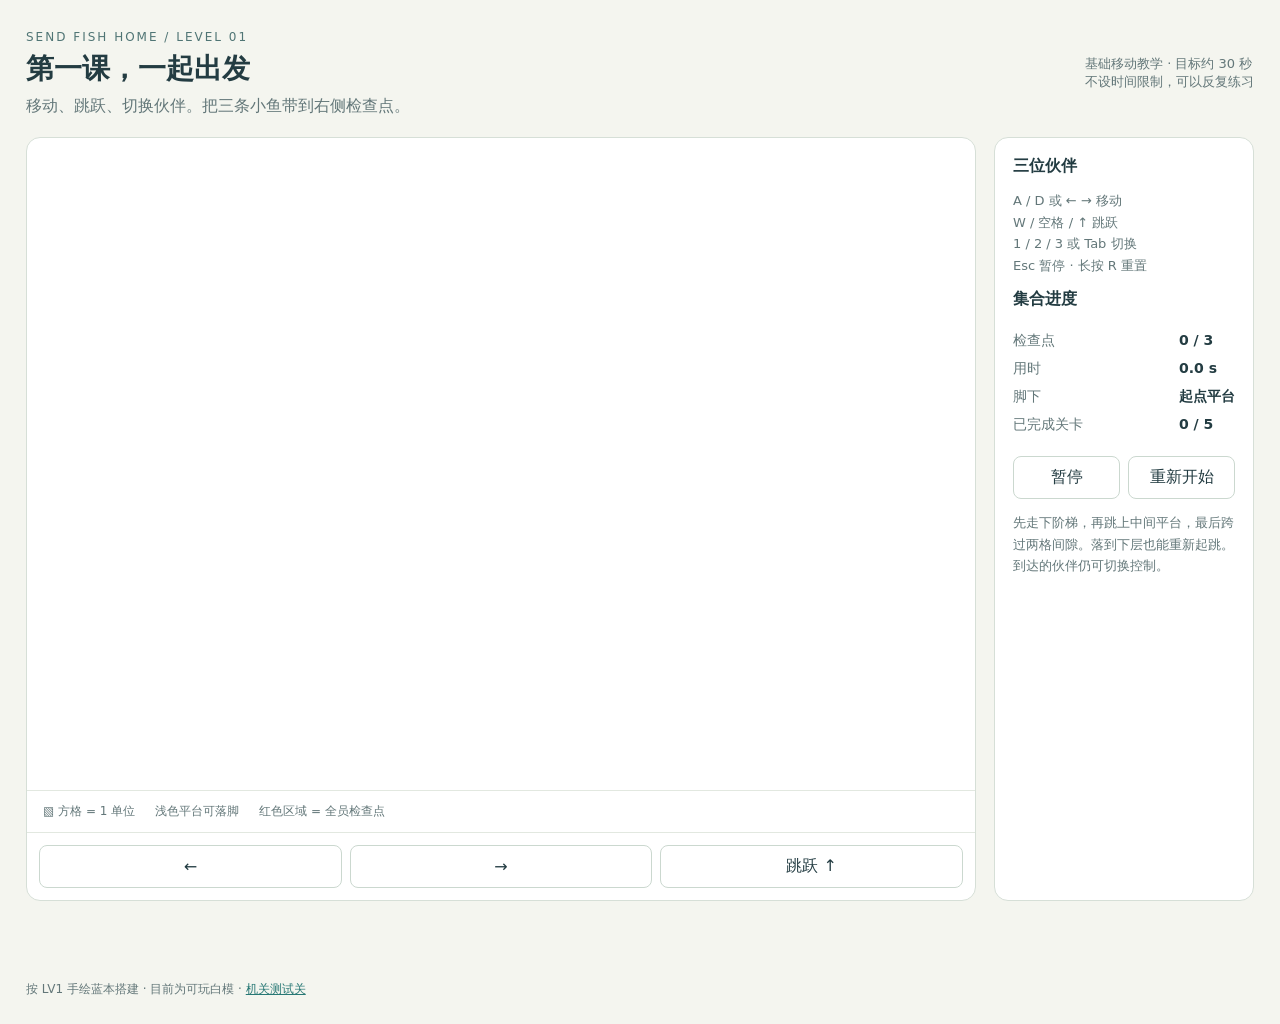
==== index.html @ e48a3dfc "Build level 1 movement tutorial from GDD and grid blueprint" ====
<!doctype html>
<html lang="zh-CN"><head><meta charset="utf-8"><meta name="viewport" content="width=device-width,initial-scale=1"><meta http-equiv="refresh" content="0;url=level-1/"><title>送小鱼回家</title></head><body><p><a href="level-1/">开始关卡 1 · 基础移动教学</a></p><p><a href="game-whitebox/">机关测试关</a></p></body></html>
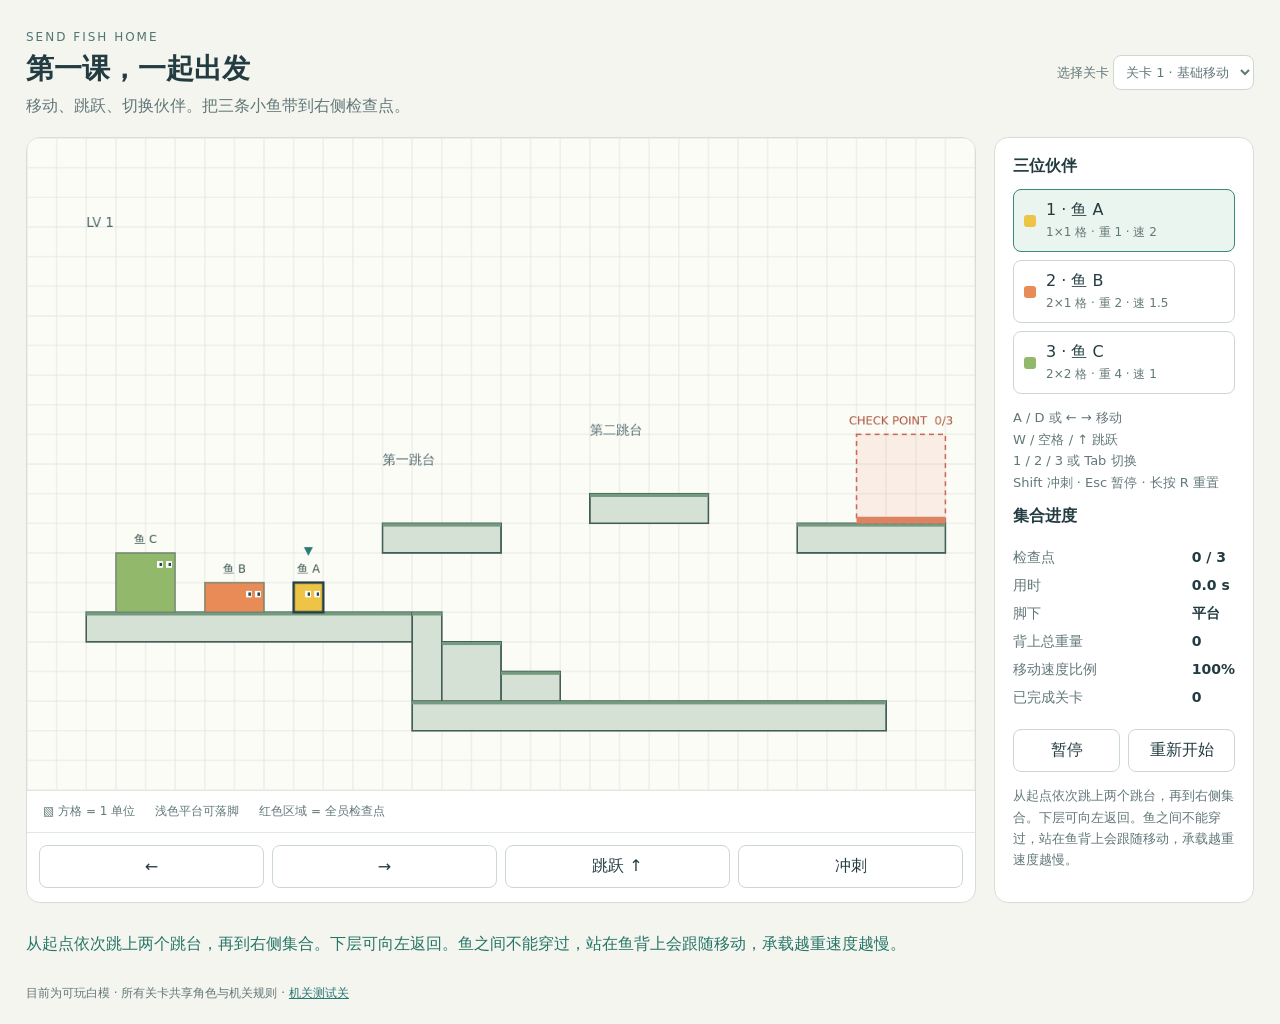
==== commit c781cea8: "Unify all maps under one data-driven game engine and runtime" ====
--- a/index.html
+++ b/index.html
@@ -1,2 +1,2 @@
 <!doctype html>
-<html lang="zh-CN"><head><meta charset="utf-8"><meta name="viewport" content="width=device-width,initial-scale=1"><meta http-equiv="refresh" content="0;url=level-1/"><title>送小鱼回家</title></head><body><p><a href="level-1/">开始关卡 1 · 基础移动教学</a></p><p><a href="game-whitebox/">机关测试关</a></p></body></html>
+<html lang="zh-CN"><head><meta charset="utf-8"><meta name="viewport" content="width=device-width,initial-scale=1"><meta http-equiv="refresh" content="0;url=game/?level=level-1"><title>送小鱼回家</title></head><body><p><a href="game/?level=level-1">开始关卡 1 · 基础移动教学</a></p><p><a href="game-whitebox/">机关测试关</a></p></body></html>
